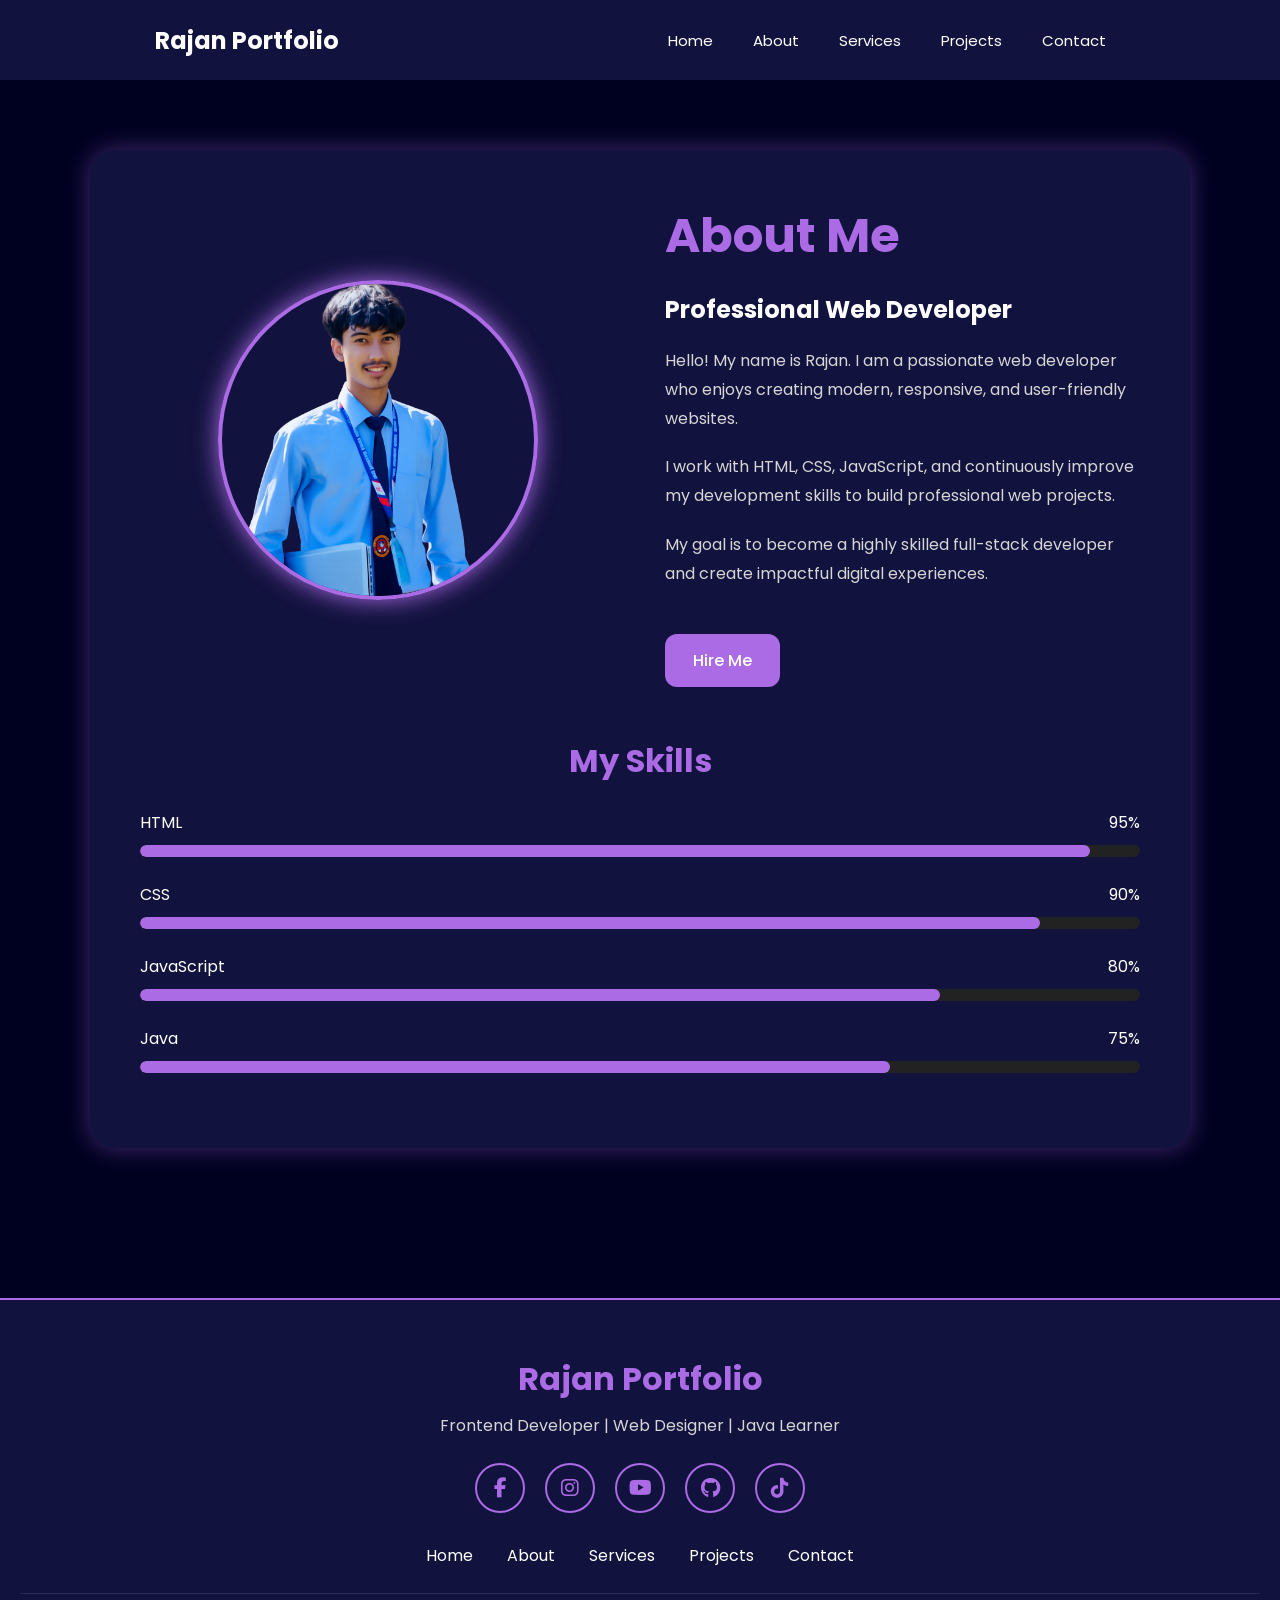
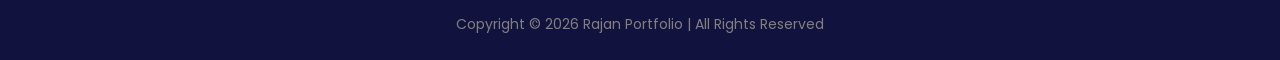
==== about.htm @ b1c50b46 "first commit" ====
<!DOCTYPE html>
<html lang="en">

<head>

    <meta charset="UTF-8">
    <meta name="viewport" content="width=device-width, initial-scale=1.0">

    <title>About Me - Rajan Portfolio</title>

    <!-- GOOGLE FONT -->

    <link href="https://fonts.googleapis.com/css2?family=Poppins:wght@200;300;400;500;600;700;800&display=swap"
        rel="stylesheet">

    <!-- FONT AWESOME -->

    <link rel="stylesheet"
        href="https://cdnjs.cloudflare.com/ajax/libs/font-awesome/6.5.1/css/all.min.css">

    <style>

        *{
            margin:0;
            padding:0;
            box-sizing:border-box;
            font-family:'Poppins',sans-serif;
        }

        html{
            scroll-behavior:smooth;
        }

        body{
            background:rgb(0,0,33);
            color:white;
            opacity:0;
            transition:1s;
        }

        /* NAVBAR */

        nav{
            display:flex;
            justify-content:space-around;
            align-items:center;
            height:80px;
            background-color:rgb(18,18,62);
            position:sticky;
            top:0;
            z-index:100;
        }

        nav .left{
            font-size:1.5rem;
            font-weight:bold;
        }

        nav ul{
            display:flex;
        }

        nav ul li{
            list-style:none;
            margin:0 20px;
        }

        nav ul li a{
            text-decoration:none;
            color:white;
            transition:0.3s;
            font-size:15px;
        }

        nav ul li a:hover{
            color:rgb(170,107,228);
            text-shadow:0 0 10px rgb(170,107,228);
        }

        /* ABOUT SECTION */

        .about-section{
            min-height:90vh;
            display:flex;
            justify-content:center;
            align-items:center;
            padding:70px 20px;
        }

        .about-container{
            width:100%;
            max-width:1100px;
            background:rgb(18,18,62);
            padding:50px;
            border-radius:25px;
            box-shadow:0 0 25px rgba(170,107,228,0.4);
        }

        .about-content{
            display:flex;
            align-items:center;
            justify-content:space-between;
            gap:50px;
            flex-wrap:wrap;
        }

        /* IMAGE */

        .about-image{
            flex:1;
            text-align:center;
        }

        .about-image img{
            width:320px;
            height:320px;
            object-fit:cover;
            border-radius:50%;
            border:4px solid rgb(170,107,228);
            box-shadow:0 0 25px rgb(170,107,228);
            transition:0.4s;
        }

        .about-image img:hover{
            transform:scale(1.05);
        }

        /* TEXT */

        .about-text{
            flex:1;
        }

        .about-text h1{
            font-size:3rem;
            margin-bottom:20px;
            color:rgb(170,107,228);
        }

        .about-text h3{
            font-size:1.5rem;
            margin-bottom:20px;
        }

        .about-text p{
            line-height:1.8;
            color:#d6d6d6;
            margin-bottom:20px;
        }

        /* BUTTON */

        .btn{
            display:inline-block;
            margin-top:25px;
            padding:14px 28px;
            background:rgb(170,107,228);
            color:white;
            text-decoration:none;
            border-radius:12px;
            transition:0.4s;
            font-weight:500;
        }

        .btn:hover{
            background:rgb(140,80,210);
            transform:translateY(-5px);
            box-shadow:0 0 20px rgb(170,107,228);
        }

        /* SKILLS */

        .skills{
            margin-top:50px;
        }

        .skills h2{
            margin-bottom:25px;
            color:rgb(170,107,228);
            text-align:center;
            font-size:2rem;
        }

        .skill{
            margin-bottom:25px;
        }

        .skill-name{
            display:flex;
            justify-content:space-between;
            margin-bottom:10px;
        }

        .skill-bar{
            width:100%;
            height:12px;
            background:#222;
            border-radius:20px;
            overflow:hidden;
        }

        .skill-fill{
            height:100%;
            width:0;
            background:rgb(170,107,228);
            border-radius:20px;
            transition:2s;
        }

        /* FOOTER */

        footer{
            background:rgb(18,18,62);
            margin-top:80px;
            padding:55px 20px 25px;
            text-align:center;
            border-top:2px solid rgb(170,107,228);
        }

        .footer-content h2{
            color:rgb(170,107,228);
            margin-bottom:10px;
            font-size:2rem;
        }

        .footer-content p{
            color:#d6d6d6;
            margin-bottom:25px;
        }

        /* SOCIAL ICONS */

        .footer-social{
            margin-bottom:30px;
        }

        .footer-social a{
            display:inline-flex;
            justify-content:center;
            align-items:center;
            width:50px;
            height:50px;
            border-radius:50%;
            border:2px solid rgb(170,107,228);
            color:rgb(170,107,228);
            text-decoration:none;
            margin:0 8px;
            font-size:20px;
            transition:0.4s;
        }

        .footer-social a:hover{
            background:rgb(170,107,228);
            color:white;
            transform:translateY(-8px) scale(1.1);
            box-shadow:0 0 25px rgb(170,107,228);
        }

        /* FOOTER LINKS */

        .footer-links{
            margin-bottom:25px;
        }

        .footer-links a{
            color:white;
            text-decoration:none;
            margin:0 15px;
            transition:0.3s;
        }

        .footer-links a:hover{
            color:rgb(170,107,228);
        }

        /* COPYRIGHT */

        .footer-bottom{
            color:gray;
            font-size:14px;
            border-top:1px solid rgba(255,255,255,0.1);
            padding-top:20px;
        }

        /* RESPONSIVE */

        @media(max-width:900px){

            .about-content{
                flex-direction:column;
                text-align:center;
            }

            .about-text h1{
                font-size:2.5rem;
            }

            .about-image img{
                width:250px;
                height:250px;
            }

            nav{
                flex-direction:column;
                height:auto;
                padding:20px;
            }

            nav ul{
                flex-wrap:wrap;
                justify-content:center;
                margin-top:10px;
            }

            .footer-links{
                display:flex;
                flex-direction:column;
                gap:15px;
            }

            .footer-social a{
                margin:8px;
            }
        }

    </style>

</head>

<body>

    <!-- NAVBAR -->

    <header>

        <nav>

            <div class="left">
                Rajan Portfolio
            </div>

            <ul>

                <li><a href="index.html">Home</a></li>

                <li><a href="about.htm" class="active-link">About</a></li>

                <li><a href="services.html">Services</a></li>

                <li><a href="projects.html">Projects</a></li>

                <li><a href="contact.html">Contact</a></li>

            </ul>

        </nav>

    </header>

    <!-- ABOUT SECTION -->

    <section class="about-section">

        <div class="about-container">

            <div class="about-content">

                <!-- IMAGE -->

                <div class="about-image">

                    <img src="bg.png" alt="Rajan Profile">

                </div>

                <!-- TEXT -->

                <div class="about-text">

                    <h1>About Me</h1>

                    <h3>Professional Web Developer</h3>

                    <p>
                        Hello! My name is Rajan. I am a passionate
                        web developer who enjoys creating modern,
                        responsive, and user-friendly websites.
                    </p>

                    <p>
                        I work with HTML, CSS, JavaScript,
                        and continuously improve my development
                        skills to build professional web projects.
                    </p>

                    <p>
                        My goal is to become a highly skilled
                        full-stack developer and create impactful
                        digital experiences.
                    </p>

                    <a href="contact.html" class="btn">
                        Hire Me
                    </a>

                </div>

            </div>

            <!-- SKILLS -->

            <div class="skills">

                <h2>My Skills</h2>

                <div class="skill">

                    <div class="skill-name">
                        <span>HTML</span>
                        <span>95%</span>
                    </div>

                    <div class="skill-bar">
                        <div class="skill-fill" data-width="95%"></div>
                    </div>

                </div>

                <div class="skill">

                    <div class="skill-name">
                        <span>CSS</span>
                        <span>90%</span>
                    </div>

                    <div class="skill-bar">
                        <div class="skill-fill" data-width="90%"></div>
                    </div>

                </div>

                <div class="skill">

                    <div class="skill-name">
                        <span>JavaScript</span>
                        <span>80%</span>
                    </div>

                    <div class="skill-bar">
                        <div class="skill-fill" data-width="80%"></div>
                    </div>

                </div>

                <div class="skill">

                    <div class="skill-name">
                        <span>Java</span>
                        <span>75%</span>
                    </div>

                    <div class="skill-bar">
                        <div class="skill-fill" data-width="75%"></div>
                    </div>

                </div>

            </div>

        </div>

    </section>

    <!-- FOOTER -->

    <footer>

        <div class="footer-content">

            <h2>Rajan Portfolio</h2>

            <p>
                Frontend Developer | Web Designer | Java Learner
            </p>

            <!-- SOCIAL -->

            <div class="footer-social">

                <a href="https://www.facebook.com/rajan.oli.75286" target="_blank">
                    <i class="fa-brands fa-facebook-f"></i>
                </a>

                <a href="https://www.instagram.com/rajan444706" target="_blank">
                    <i class="fa-brands fa-instagram"></i>
                </a>

                <a href="https://www.youtube.com/@rajanolwee" target="_blank">
                    <i class="fa-brands fa-youtube"></i>
                </a>

                <a href="https://github.com" target="_blank">
                    <i class="fa-brands fa-github"></i>
                </a>

                <a href="https://tiktok.com/@rajanoli.spark1" target="_blank">
                    <i class="fa-brands fa-tiktok"></i>
                </a>

            </div>

            <!-- LINKS -->

            <div class="footer-links">

                <a href="index.html">Home</a>

                <a href="about.htm">About</a>

                <a href="services.html">Services</a>

                <a href="projects.html">Projects</a>

                <a href="contact.html">Contact</a>

            </div>

            <!-- COPYRIGHT -->

            <div class="footer-bottom">

                Copyright © 2026 Rajan Portfolio |
                All Rights Reserved

            </div>

        </div>

    </footer>

    <!-- JAVASCRIPT -->

    <script>

        // PAGE LOAD

        window.addEventListener("load",()=>{

            document.body.style.opacity="1";

        });

        // SKILL BAR ANIMATION

        const skillFills =
            document.querySelectorAll(".skill-fill");

        window.addEventListener("load",()=>{

            skillFills.forEach(fill=>{

                fill.style.width =
                    fill.getAttribute("data-width");

            });

        });

        // NAVBAR SHADOW

        window.addEventListener("scroll",function(){

            const nav =
                document.querySelector("nav");

            nav.style.boxShadow =
                window.scrollY > 20
                ? "0 0 20px rgb(170,107,228)"
                : "none";

        });

    </script>

</body>

</html>
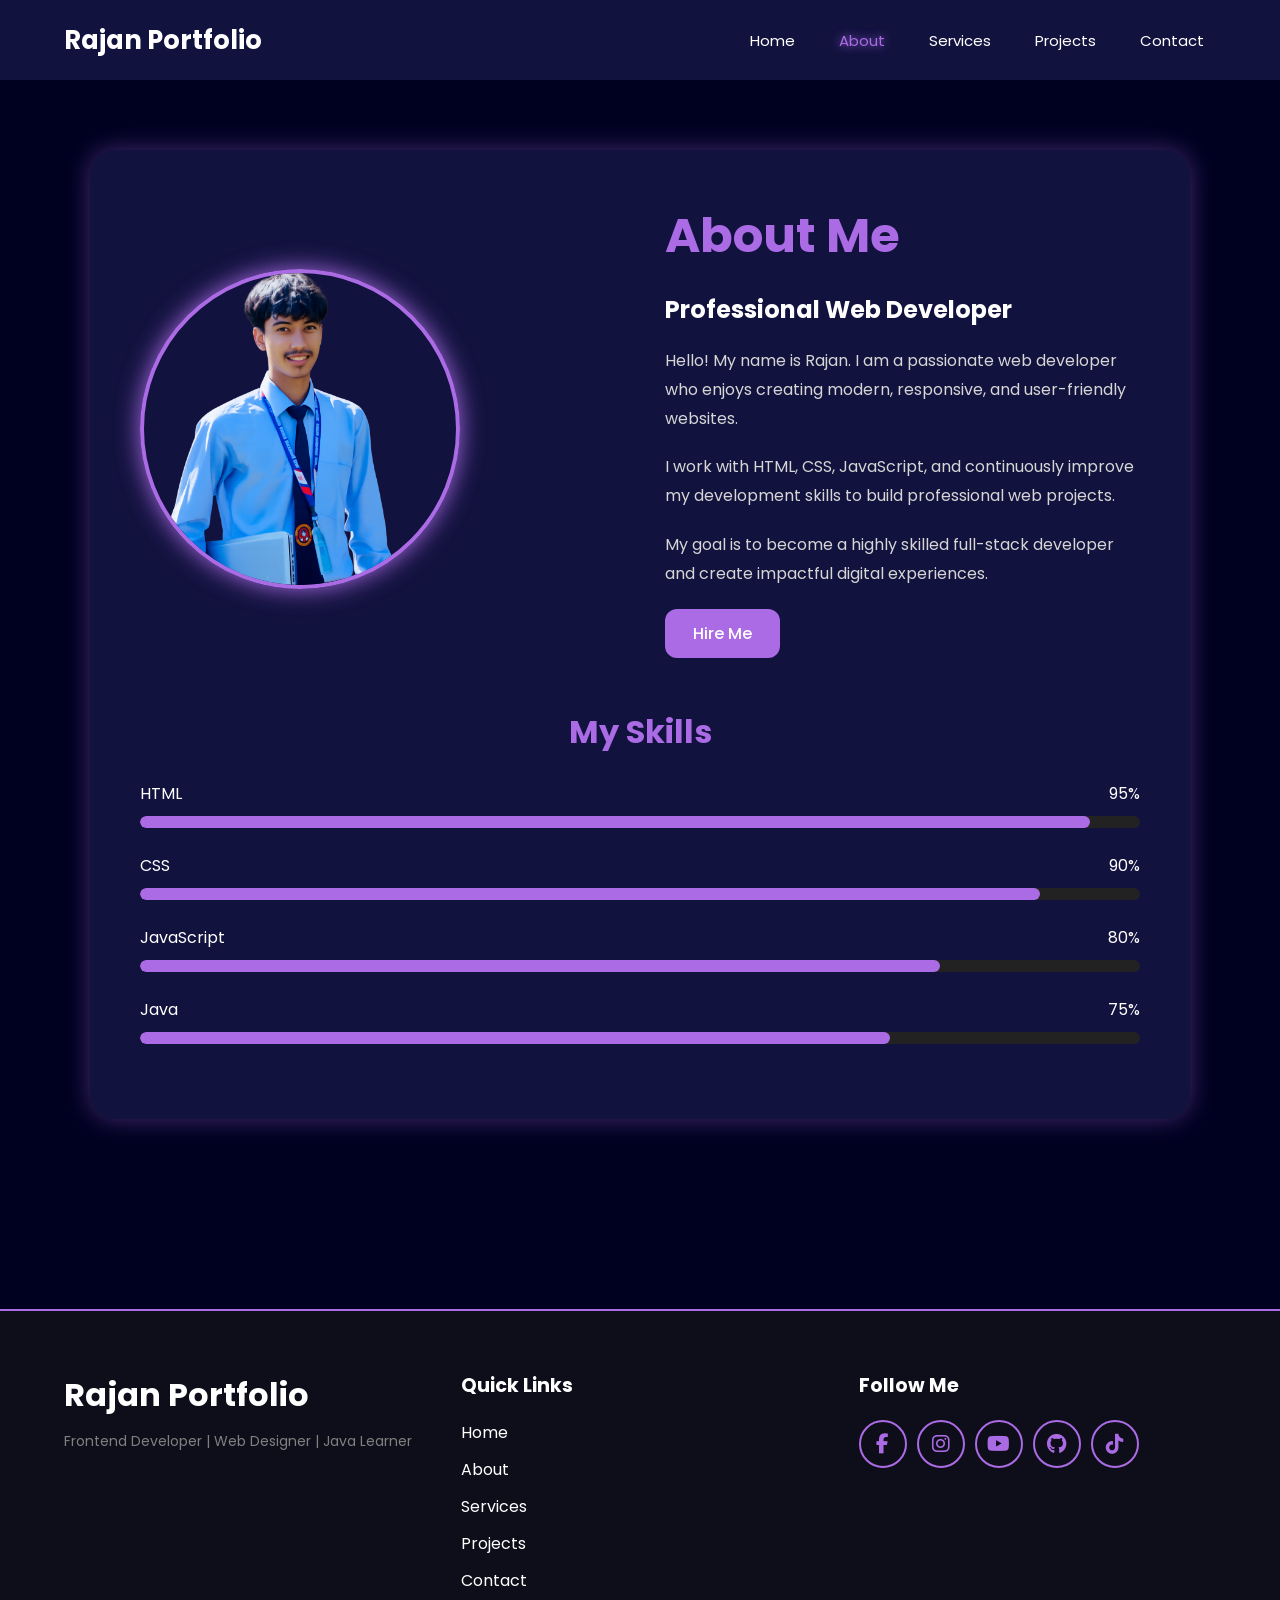
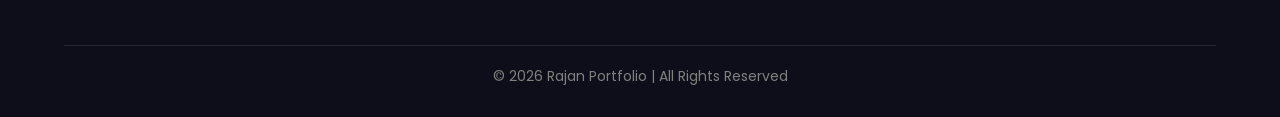
==== commit f5639d01: "adding responsiveness" ====
--- a/about.htm
+++ b/about.htm
@@ -8,357 +8,258 @@
 
     <title>About Me - Rajan Portfolio</title>
 
-    <!-- GOOGLE FONT -->
-
+    <!-- Google Font -->
     <link href="https://fonts.googleapis.com/css2?family=Poppins:wght@200;300;400;500;600;700;800&display=swap"
         rel="stylesheet">
 
-    <!-- FONT AWESOME -->
-
+    <!-- Font Awesome -->
     <link rel="stylesheet"
         href="https://cdnjs.cloudflare.com/ajax/libs/font-awesome/6.5.1/css/all.min.css">
 
+    <!-- Shared Styles -->
+    <link rel="stylesheet" href="styles.css">
+
+    <!-- Page-Specific Styles -->
     <style>
 
-        *{
-            margin:0;
-            padding:0;
-            box-sizing:border-box;
-            font-family:'Poppins',sans-serif;
-        }
-
-        html{
-            scroll-behavior:smooth;
-        }
-
-        body{
-            background:rgb(0,0,33);
-            color:white;
-            opacity:0;
-            transition:1s;
-        }
-
-        /* NAVBAR */
-
-        nav{
-            display:flex;
-            justify-content:space-around;
-            align-items:center;
-            height:80px;
-            background-color:rgb(18,18,62);
-            position:sticky;
-            top:0;
-            z-index:100;
-        }
-
-        nav .left{
-            font-size:1.5rem;
-            font-weight:bold;
-        }
-
-        nav ul{
-            display:flex;
-        }
-
-        nav ul li{
-            list-style:none;
-            margin:0 20px;
-        }
-
-        nav ul li a{
-            text-decoration:none;
-            color:white;
-            transition:0.3s;
-            font-size:15px;
-        }
-
-        nav ul li a:hover{
-            color:rgb(170,107,228);
-            text-shadow:0 0 10px rgb(170,107,228);
-        }
-
         /* ABOUT SECTION */
-
-        .about-section{
-            min-height:90vh;
-            display:flex;
-            justify-content:center;
-            align-items:center;
-            padding:70px 20px;
-        }
-
-        .about-container{
-            width:100%;
-            max-width:1100px;
-            background:rgb(18,18,62);
-            padding:50px;
-            border-radius:25px;
-            box-shadow:0 0 25px rgba(170,107,228,0.4);
-        }
-
-        .about-content{
-            display:flex;
-            align-items:center;
-            justify-content:space-between;
-            gap:50px;
-            flex-wrap:wrap;
+        .about-section {
+            min-height: 90vh;
+            display: flex;
+            justify-content: center;
+            align-items: center;
+            padding: 70px 5%;
+        }
+
+        .about-container {
+            width: 100%;
+            max-width: 1100px;
+            background: rgb(18, 18, 62);
+            padding: clamp(30px, 4vw, 50px);
+            border-radius: 25px;
+            box-shadow: 0 0 25px rgba(170, 107, 228, 0.4);
+        }
+
+        .about-content {
+            display: flex;
+            align-items: center;
+            justify-content: space-between;
+            gap: 50px;
+            flex-wrap: wrap;
         }
 
         /* IMAGE */
-
-        .about-image{
-            flex:1;
-            text-align:center;
-        }
-
-        .about-image img{
-            width:320px;
-            height:320px;
-            object-fit:cover;
-            border-radius:50%;
-            border:4px solid rgb(170,107,228);
-            box-shadow:0 0 25px rgb(170,107,228);
-            transition:0.4s;
-        }
-
-        .about-image img:hover{
-            transform:scale(1.05);
+        .about-image {
+            flex: 1;
+            text-align: center;
+            min-width: 280px;
+        }
+
+        .about-image img {
+            width: min(320px, 70vw);
+            height: min(320px, 70vw);
+            object-fit: cover;
+            border-radius: 50%;
+            border: 4px solid rgb(170, 107, 228);
+            box-shadow: 0 0 25px rgb(170, 107, 228);
+            transition: 0.4s;
+        }
+
+        .about-image img:hover {
+            transform: scale(1.05);
         }
 
         /* TEXT */
-
-        .about-text{
-            flex:1;
-        }
-
-        .about-text h1{
-            font-size:3rem;
-            margin-bottom:20px;
-            color:rgb(170,107,228);
-        }
-
-        .about-text h3{
-            font-size:1.5rem;
-            margin-bottom:20px;
-        }
-
-        .about-text p{
-            line-height:1.8;
-            color:#d6d6d6;
-            margin-bottom:20px;
-        }
-
-        /* BUTTON */
-
-        .btn{
-            display:inline-block;
-            margin-top:25px;
-            padding:14px 28px;
-            background:rgb(170,107,228);
-            color:white;
-            text-decoration:none;
-            border-radius:12px;
-            transition:0.4s;
-            font-weight:500;
-        }
-
-        .btn:hover{
-            background:rgb(140,80,210);
-            transform:translateY(-5px);
-            box-shadow:0 0 20px rgb(170,107,228);
+        .about-text {
+            flex: 1;
+            min-width: 280px;
+        }
+
+        .about-text h1 {
+            font-size: clamp(2rem, 4vw, 3rem);
+            margin-bottom: 20px;
+            color: rgb(170, 107, 228);
+        }
+
+        .about-text h3 {
+            font-size: clamp(1.1rem, 2vw, 1.5rem);
+            margin-bottom: 20px;
+        }
+
+        .about-text p {
+            line-height: 1.8;
+            color: #d6d6d6;
+            margin-bottom: 20px;
         }
 
         /* SKILLS */
-
-        .skills{
-            margin-top:50px;
-        }
-
-        .skills h2{
-            margin-bottom:25px;
-            color:rgb(170,107,228);
-            text-align:center;
-            font-size:2rem;
-        }
-
-        .skill{
-            margin-bottom:25px;
-        }
-
-        .skill-name{
-            display:flex;
-            justify-content:space-between;
-            margin-bottom:10px;
-        }
-
-        .skill-bar{
-            width:100%;
-            height:12px;
-            background:#222;
-            border-radius:20px;
-            overflow:hidden;
-        }
-
-        .skill-fill{
-            height:100%;
-            width:0;
-            background:rgb(170,107,228);
-            border-radius:20px;
-            transition:2s;
-        }
-
-        /* FOOTER */
-
-        footer{
-            background:rgb(18,18,62);
-            margin-top:80px;
-            padding:55px 20px 25px;
-            text-align:center;
-            border-top:2px solid rgb(170,107,228);
-        }
-
-        .footer-content h2{
-            color:rgb(170,107,228);
-            margin-bottom:10px;
-            font-size:2rem;
-        }
-
-        .footer-content p{
-            color:#d6d6d6;
-            margin-bottom:25px;
-        }
-
-        /* SOCIAL ICONS */
-
-        .footer-social{
-            margin-bottom:30px;
-        }
-
-        .footer-social a{
-            display:inline-flex;
-            justify-content:center;
-            align-items:center;
-            width:50px;
-            height:50px;
-            border-radius:50%;
-            border:2px solid rgb(170,107,228);
-            color:rgb(170,107,228);
-            text-decoration:none;
-            margin:0 8px;
-            font-size:20px;
-            transition:0.4s;
-        }
-
-        .footer-social a:hover{
-            background:rgb(170,107,228);
-            color:white;
-            transform:translateY(-8px) scale(1.1);
-            box-shadow:0 0 25px rgb(170,107,228);
-        }
-
-        /* FOOTER LINKS */
-
-        .footer-links{
-            margin-bottom:25px;
-        }
-
-        .footer-links a{
-            color:white;
-            text-decoration:none;
-            margin:0 15px;
-            transition:0.3s;
-        }
-
-        .footer-links a:hover{
-            color:rgb(170,107,228);
-        }
-
-        /* COPYRIGHT */
-
-        .footer-bottom{
-            color:gray;
-            font-size:14px;
-            border-top:1px solid rgba(255,255,255,0.1);
-            padding-top:20px;
-        }
-
-        /* RESPONSIVE */
-
-        @media(max-width:900px){
-
-            .about-content{
-                flex-direction:column;
-                text-align:center;
-            }
-
-            .about-text h1{
-                font-size:2.5rem;
-            }
-
-            .about-image img{
-                width:250px;
-                height:250px;
-            }
-
-            nav{
-                flex-direction:column;
-                height:auto;
-                padding:20px;
-            }
-
-            nav ul{
-                flex-wrap:wrap;
-                justify-content:center;
-                margin-top:10px;
-            }
-
-            .footer-links{
-                display:flex;
-                flex-direction:column;
-                gap:15px;
-            }
-
-            .footer-social a{
-                margin:8px;
-            }
-        }
-
+        .skills {
+            margin-top: 50px;
+        }
+
+        .skills h2 {
+            margin-bottom: 25px;
+            color: rgb(170, 107, 228);
+            text-align: center;
+            font-size: clamp(1.5rem, 3vw, 2rem);
+        }
+
+        .skill {
+            margin-bottom: 25px;
+        }
+
+        .skill-name {
+            display: flex;
+            justify-content: space-between;
+            margin-bottom: 10px;
+        }
+
+        .skill-bar {
+            width: 100%;
+            height: 12px;
+            background: #222;
+            border-radius: 20px;
+            overflow: hidden;
+        }
+
+        .skill-fill {
+            height: 100%;
+            width: 0;
+            background: rgb(170, 107, 228);
+            border-radius: 20px;
+            transition: width 2s ease;
+        }
+
+        /* 768px - 991px */
+        @media (max-width: 991px) {
+            .about-content {
+                flex-direction: column;
+                text-align: center;
+            }
+
+            .about-text h1 {
+                font-size: 2.5rem;
+            }
+
+            .about-image img {
+                width: min(250px, 60vw);
+                height: min(250px, 60vw);
+            }
+        }
+
+        /* 576px - 767px */
+        @media (max-width: 767px) {
+            .about-section {
+                padding: 50px 4%;
+            }
+        }
+
+        /* 400px - 575px */
+        @media (max-width: 575px) {
+            .about-section {
+                padding: 40px 4%;
+            }
+
+            .about-container {
+                padding: 25px;
+            }
+
+            .about-text h1 {
+                font-size: 2rem;
+            }
+
+            .about-text h3 {
+                font-size: 1.1rem;
+            }
+        }
+
+        /* 320px - 399px */
+        @media (max-width: 399px) {
+            .about-section {
+                padding: 30px 3%;
+            }
+
+            .about-container {
+                padding: 20px;
+            }
+
+            .about-image {
+                min-width: unset;
+            }
+
+            .about-image img {
+                width: min(200px, 55vw);
+                height: min(200px, 55vw);
+            }
+
+            .about-text {
+                min-width: unset;
+            }
+
+            .about-text h1 {
+                font-size: 1.6rem;
+            }
+
+            .about-text h3 {
+                font-size: 1rem;
+            }
+
+            .about-text p {
+                font-size: 14px;
+            }
+
+            .skills h2 {
+                font-size: 1.3rem;
+            }
+        }
+
+        /* 1400px+ */
+        @media (min-width: 1400px) {
+            .about-section {
+                padding: 70px 6%;
+            }
+        }
+
+        @media (min-width: 1920px) {
+            .about-section {
+                padding: 70px 8%;
+            }
+        }
     </style>
 
 </head>
 
 <body>
 
+    <!-- Nav Overlay (mobile) -->
+    <div class="nav-overlay" id="navOverlay"></div>
+
     <!-- NAVBAR -->
-
     <header>
-
         <nav>
 
             <div class="left">
                 Rajan Portfolio
             </div>
 
-            <ul>
-
+            <button class="hamburger" id="hamburger" aria-label="Toggle navigation menu">
+                <span></span>
+                <span></span>
+                <span></span>
+            </button>
+
+            <ul id="navMenu">
                 <li><a href="index.html">Home</a></li>
-
                 <li><a href="about.htm" class="active-link">About</a></li>
-
                 <li><a href="services.html">Services</a></li>
-
                 <li><a href="projects.html">Projects</a></li>
-
                 <li><a href="contact.html">Contact</a></li>
-
             </ul>
 
         </nav>
-
     </header>
 
     <!-- ABOUT SECTION -->
-
     <section class="about-section">
 
         <div class="about-container">
@@ -366,15 +267,11 @@
             <div class="about-content">
 
                 <!-- IMAGE -->
-
                 <div class="about-image">
-
                     <img src="bg.png" alt="Rajan Profile">
-
                 </div>
 
                 <!-- TEXT -->
-
                 <div class="about-text">
 
                     <h1>About Me</h1>
@@ -408,61 +305,48 @@
             </div>
 
             <!-- SKILLS -->
-
             <div class="skills">
 
                 <h2>My Skills</h2>
 
                 <div class="skill">
-
                     <div class="skill-name">
                         <span>HTML</span>
                         <span>95%</span>
                     </div>
-
                     <div class="skill-bar">
                         <div class="skill-fill" data-width="95%"></div>
                     </div>
-
                 </div>
 
                 <div class="skill">
-
                     <div class="skill-name">
                         <span>CSS</span>
                         <span>90%</span>
                     </div>
-
                     <div class="skill-bar">
                         <div class="skill-fill" data-width="90%"></div>
                     </div>
-
                 </div>
 
                 <div class="skill">
-
                     <div class="skill-name">
                         <span>JavaScript</span>
                         <span>80%</span>
                     </div>
-
                     <div class="skill-bar">
                         <div class="skill-fill" data-width="80%"></div>
                     </div>
-
                 </div>
 
                 <div class="skill">
-
                     <div class="skill-name">
                         <span>Java</span>
                         <span>75%</span>
                     </div>
-
                     <div class="skill-bar">
                         <div class="skill-fill" data-width="75%"></div>
                     </div>
-
                 </div>
 
             </div>
@@ -472,114 +356,123 @@
     </section>
 
     <!-- FOOTER -->
-
     <footer>
 
-        <div class="footer-content">
-
-            <h2>Rajan Portfolio</h2>
-
-            <p>
-                Frontend Developer | Web Designer | Java Learner
-            </p>
-
-            <!-- SOCIAL -->
-
-            <div class="footer-social">
-
-                <a href="https://www.facebook.com/rajan.oli.75286" target="_blank">
-                    <i class="fa-brands fa-facebook-f"></i>
-                </a>
-
-                <a href="https://www.instagram.com/rajan444706" target="_blank">
-                    <i class="fa-brands fa-instagram"></i>
-                </a>
-
-                <a href="https://www.youtube.com/@rajanolwee" target="_blank">
-                    <i class="fa-brands fa-youtube"></i>
-                </a>
-
-                <a href="https://github.com" target="_blank">
-                    <i class="fa-brands fa-github"></i>
-                </a>
-
-                <a href="https://tiktok.com/@rajanoli.spark1" target="_blank">
-                    <i class="fa-brands fa-tiktok"></i>
-                </a>
-
-            </div>
-
-            <!-- LINKS -->
-
-            <div class="footer-links">
-
-                <a href="index.html">Home</a>
-
-                <a href="about.htm">About</a>
-
-                <a href="services.html">Services</a>
-
-                <a href="projects.html">Projects</a>
-
-                <a href="contact.html">Contact</a>
-
-            </div>
-
-            <!-- COPYRIGHT -->
-
-            <div class="footer-bottom">
-
-                Copyright © 2026 Rajan Portfolio |
-                All Rights Reserved
+        <div class="footer-container">
+
+            <div class="footer-box">
+
+                <h1 class="footer-logo">
+                    Rajan Portfolio
+                </h1>
+
+                <p class="footer-text">
+                    Frontend Developer | Web Designer | Java Learner
+                </p>
+
+            </div>
+
+            <div class="footer-box footer-links">
+
+                <h3>Quick Links</h3>
+
+                <ul>
+                    <li><a href="index.html">Home</a></li>
+                    <li><a href="about.htm">About</a></li>
+                    <li><a href="services.html">Services</a></li>
+                    <li><a href="projects.html">Projects</a></li>
+                    <li><a href="contact.html">Contact</a></li>
+                </ul>
+
+            </div>
+
+            <div class="footer-box footer-social">
+
+                <h3>Follow Me</h3>
+
+                <div class="social-icons">
+
+                    <a href="https://www.facebook.com/rajan.oli.75286" target="_blank" aria-label="Facebook">
+                        <i class="fa-brands fa-facebook-f"></i>
+                    </a>
+
+                    <a href="https://www.instagram.com/rajan444706" target="_blank" aria-label="Instagram">
+                        <i class="fa-brands fa-instagram"></i>
+                    </a>
+
+                    <a href="https://www.youtube.com/@rajanolwee" target="_blank" aria-label="YouTube">
+                        <i class="fa-brands fa-youtube"></i>
+                    </a>
+
+                    <a href="https://github.com" target="_blank" aria-label="GitHub">
+                        <i class="fa-brands fa-github"></i>
+                    </a>
+
+                    <a href="https://tiktok.com/@rajanoli.spark1" target="_blank" aria-label="TikTok">
+                        <i class="fa-brands fa-tiktok"></i>
+                    </a>
+
+                </div>
 
             </div>
 
         </div>
 
+        <div class="footer-bottom">
+            &copy; 2026 Rajan Portfolio | All Rights Reserved
+        </div>
+
     </footer>
 
     <!-- JAVASCRIPT -->
-
     <script>
 
         // PAGE LOAD
-
-        window.addEventListener("load",()=>{
-
-            document.body.style.opacity="1";
-
+        window.addEventListener("load", () => {
+            document.body.classList.add("loaded");
         });
 
         // SKILL BAR ANIMATION
-
-        const skillFills =
-            document.querySelectorAll(".skill-fill");
-
-        window.addEventListener("load",()=>{
-
-            skillFills.forEach(fill=>{
-
-                fill.style.width =
-                    fill.getAttribute("data-width");
-
+        const skillFills = document.querySelectorAll(".skill-fill");
+
+        window.addEventListener("load", () => {
+            skillFills.forEach(fill => {
+                fill.style.width = fill.getAttribute("data-width");
             });
-
         });
 
         // NAVBAR SHADOW
-
-        window.addEventListener("scroll",function(){
-
-            const nav =
-                document.querySelector("nav");
-
+        window.addEventListener("scroll", function () {
+            const nav = document.querySelector("nav");
             nav.style.boxShadow =
                 window.scrollY > 20
-                ? "0 0 20px rgb(170,107,228)"
-                : "none";
-
+                    ? "0 0 20px rgb(170,107,228)"
+                    : "none";
         });
 
+        // HAMBURGER MENU
+        const hamburger = document.getElementById("hamburger");
+        const navMenu = document.getElementById("navMenu");
+        const navOverlay = document.getElementById("navOverlay");
+
+        function toggleMenu() {
+            hamburger.classList.toggle("active");
+            navMenu.classList.toggle("open");
+            navOverlay.classList.toggle("active");
+            document.body.style.overflow = navMenu.classList.contains("open") ? "hidden" : "";
+        }
+
+        hamburger.addEventListener("click", toggleMenu);
+        navOverlay.addEventListener("click", toggleMenu);
+
+        document.querySelectorAll("#navMenu a").forEach(link => {
+            link.addEventListener("click", () => {
+                if (navMenu.classList.contains("open")) {
+                    toggleMenu();
+                }
+            });
+        });
+
     </script>
 
 </body>
--- a/styles.css
+++ b/styles.css
@@ -0,0 +1,654 @@
+/* ============================================
+   SHARED STYLES - Rajan Portfolio
+   All common styles across all pages
+   ============================================ */
+
+/* ---------- RESET & BASE ---------- */
+* {
+    margin: 0;
+    padding: 0;
+    box-sizing: border-box;
+    font-family: 'Poppins', sans-serif;
+}
+
+html {
+    scroll-behavior: smooth;
+    width: 100%;
+    overflow-x: hidden;
+}
+
+body {
+    background: rgb(0, 0, 33);
+    color: white;
+    opacity: 0;
+    transition: opacity 1s ease;
+    width: 100%;
+    min-height: 100vh;
+    display: flex;
+    flex-direction: column;
+    padding-top: 80px;
+    overflow-x: hidden;
+}
+
+body.loaded {
+    opacity: 1;
+}
+
+img {
+    max-width: 100%;
+    height: auto;
+    display: block;
+}
+
+a {
+    text-decoration: none;
+    color: inherit;
+}
+
+/* ---------- NAVBAR (FIXED POSITION) ---------- */
+nav {
+    display: flex;
+    justify-content: space-between;
+    align-items: center;
+    height: 80px;
+    padding: 0 5%;
+    background: rgb(18, 18, 62);
+    position: fixed;
+    top: 0;
+    left: 0;
+    right: 0;
+    z-index: 9999;
+    transition: box-shadow 0.3s ease;
+}
+
+nav .left {
+    font-size: clamp(1.2rem, 3vw, 1.6rem);
+    font-weight: bold;
+    white-space: nowrap;
+}
+
+nav ul {
+    display: flex;
+    list-style: none;
+    gap: clamp(8px, 2vw, 20px);
+}
+
+nav ul li a {
+    text-decoration: none;
+    color: white;
+    transition: 0.3s;
+    font-size: clamp(13px, 1.2vw, 15px);
+    padding: 8px 12px;
+    border-radius: 8px;
+    white-space: nowrap;
+}
+
+nav ul li a:hover {
+    color: rgb(170, 107, 228);
+    text-shadow: 0 0 10px rgb(170, 107, 228);
+}
+
+nav ul li a.active-link {
+    color: rgb(170, 107, 228);
+    text-shadow: 0 0 10px rgb(170, 107, 228);
+}
+
+/* Hamburger Menu */
+.hamburger {
+    display: none;
+    flex-direction: column;
+    cursor: pointer;
+    gap: 5px;
+    padding: 5px;
+    z-index: 1001;
+    background: none;
+    border: none;
+}
+
+.hamburger span {
+    display: block;
+    width: 28px;
+    height: 3px;
+    background: white;
+    border-radius: 3px;
+    transition: 0.3s ease;
+    transform-origin: center;
+}
+
+.hamburger.active span:nth-child(1) {
+    transform: rotate(45deg) translate(6px, 6px);
+}
+
+.hamburger.active span:nth-child(2) {
+    opacity: 0;
+}
+
+.hamburger.active span:nth-child(3) {
+    transform: rotate(-45deg) translate(6px, -6px);
+}
+
+/* ---------- MAIN LAYOUT ---------- */
+main {
+    flex: 1;
+    width: 100%;
+    max-width: 100%;
+}
+
+/* ---------- FOOTER ---------- */
+footer {
+    background: #0e0e1a;
+    margin-top: 120px;
+    padding: 60px 5% 30px;
+    border-top: 2px solid rgb(170, 107, 228);
+    width: 100%;
+}
+
+.footer-container {
+    max-width: 1200px;
+    margin: auto;
+    display: flex;
+    justify-content: space-between;
+    flex-wrap: wrap;
+    gap: 40px;
+}
+
+.footer-box {
+    flex: 1;
+    min-width: 200px;
+}
+
+.footer-logo {
+    font-size: clamp(1.5rem, 3vw, 2rem);
+    margin-bottom: 10px;
+}
+
+.footer-text {
+    color: gray;
+    line-height: 1.8;
+    font-size: 14px;
+}
+
+.footer-links h3,
+.footer-social h3 {
+    margin-bottom: 20px;
+    font-size: clamp(1rem, 2vw, 1.2rem);
+}
+
+.footer-links ul {
+    list-style: none;
+}
+
+.footer-links ul li {
+    margin-bottom: 12px;
+}
+
+.footer-links ul li a {
+    color: white;
+    text-decoration: none;
+    transition: 0.3s;
+}
+
+.footer-links ul li a:hover {
+    color: rgb(170, 107, 228);
+    padding-left: 5px;
+}
+
+/* Social Icons (Footer) */
+.social-icons {
+    margin-top: 10px;
+    display: flex;
+    flex-wrap: wrap;
+    gap: 10px;
+}
+
+.social-icons a {
+    display: inline-flex;
+    justify-content: center;
+    align-items: center;
+    width: 48px;
+    height: 48px;
+    border-radius: 50%;
+    border: 2px solid rgb(170, 107, 228);
+    color: rgb(170, 107, 228);
+    text-decoration: none;
+    font-size: 20px;
+    transition: 0.4s;
+}
+
+.social-icons a:hover {
+    background: rgb(170, 107, 228);
+    color: white;
+    transform: translateY(-8px) scale(1.1);
+    box-shadow: 0 0 25px rgb(170, 107, 228);
+}
+
+.footer-bottom {
+    text-align: center;
+    color: gray;
+    margin-top: 40px;
+    border-top: 1px solid rgba(255, 255, 255, 0.1);
+    padding-top: 20px;
+    font-size: 14px;
+}
+
+/* ---------- UTILITY ---------- */
+.purple {
+    color: rgb(170, 107, 228);
+}
+
+.text-gray {
+    color: gray;
+}
+
+.btn {
+    display: inline-block;
+    padding: 12px 28px;
+    background: rgb(170, 107, 228);
+    color: white;
+    text-decoration: none;
+    border-radius: 12px;
+    transition: 0.4s;
+    font-weight: 500;
+    border: none;
+    cursor: pointer;
+    font-size: 1rem;
+}
+
+.btn:hover {
+    background: rgb(140, 80, 210);
+    transform: translateY(-5px);
+    box-shadow: 0 0 20px rgb(170, 107, 228);
+}
+
+.btn-outline {
+    background: transparent;
+    border: 2px solid rgb(170, 107, 228);
+}
+
+.btn-outline:hover {
+    background: rgb(170, 107, 228);
+}
+
+/* ============================================
+   RESPONSIVE BREAKPOINTS (Shared)
+   320px, 400px, 576px, 768px, 992px, 1200px, 1400px, 1920px
+   ============================================ */
+
+/* 320px - 399px (Very small phones) */
+@media (max-width: 399px) {
+    body {
+        padding-top: 60px;
+    }
+
+    nav {
+        padding: 0 4%;
+        height: 60px;
+    }
+
+    nav .left {
+        font-size: 1rem;
+    }
+
+    .hamburger {
+        display: flex;
+    }
+
+    nav ul {
+        position: fixed;
+        top: 0;
+        right: -100%;
+        width: 80%;
+        max-width: 280px;
+        height: 100vh;
+        background: rgb(18, 18, 62);
+        flex-direction: column;
+        justify-content: center;
+        align-items: center;
+        gap: 20px;
+        transition: right 0.4s ease;
+        z-index: 1000;
+        box-shadow: -5px 0 30px rgba(0, 0, 0, 0.5);
+    }
+
+    nav ul.open {
+        right: 0;
+    }
+
+    nav ul li a {
+        font-size: 15px;
+        padding: 8px 18px;
+    }
+
+    .nav-overlay {
+        display: none;
+        position: fixed;
+        top: 0;
+        left: 0;
+        width: 100%;
+        height: 100%;
+        background: rgba(0, 0, 0, 0.5);
+        z-index: 999;
+    }
+
+    .nav-overlay.active {
+        display: block;
+    }
+
+    footer {
+        margin-top: 50px;
+        padding: 35px 4% 18px;
+    }
+
+    .footer-container {
+        flex-direction: column;
+        text-align: center;
+        gap: 25px;
+    }
+
+    .social-icons {
+        justify-content: center;
+    }
+
+    .footer-links ul li a:hover {
+        padding-left: 0;
+    }
+
+    .footer-logo {
+        font-size: 1.4rem;
+    }
+
+    .social-icons a {
+        width: 40px;
+        height: 40px;
+        font-size: 16px;
+    }
+}
+
+/* 400px - 575px (Small phones) */
+@media (min-width: 400px) and (max-width: 575px) {
+    body {
+        padding-top: 65px;
+    }
+
+    nav {
+        padding: 0 4%;
+        height: 65px;
+    }
+
+    nav .left {
+        font-size: 1.1rem;
+    }
+
+    .hamburger {
+        display: flex;
+    }
+
+    nav ul {
+        position: fixed;
+        top: 0;
+        right: -100%;
+        width: 75%;
+        max-width: 300px;
+        height: 100vh;
+        background: rgb(18, 18, 62);
+        flex-direction: column;
+        justify-content: center;
+        align-items: center;
+        gap: 25px;
+        transition: right 0.4s ease;
+        z-index: 1000;
+        box-shadow: -5px 0 30px rgba(0, 0, 0, 0.5);
+    }
+
+    nav ul.open {
+        right: 0;
+    }
+
+    nav ul li a {
+        font-size: 16px;
+        padding: 10px 20px;
+    }
+
+    .nav-overlay {
+        display: none;
+        position: fixed;
+        top: 0;
+        left: 0;
+        width: 100%;
+        height: 100%;
+        background: rgba(0, 0, 0, 0.5);
+        z-index: 999;
+    }
+
+    .nav-overlay.active {
+        display: block;
+    }
+
+    footer {
+        margin-top: 60px;
+        padding: 40px 4% 20px;
+    }
+
+    .footer-container {
+        flex-direction: column;
+        text-align: center;
+        gap: 30px;
+    }
+
+    .social-icons {
+        justify-content: center;
+    }
+
+    .footer-links ul li a:hover {
+        padding-left: 0;
+    }
+}
+
+/* 576px - 767px (Large phones / small tablets) */
+@media (min-width: 576px) and (max-width: 767px) {
+    body {
+        padding-top: 70px;
+    }
+
+    nav {
+        padding: 0 4%;
+        height: 70px;
+    }
+
+    .hamburger {
+        display: flex;
+    }
+
+    nav ul {
+        position: fixed;
+        top: 0;
+        right: -100%;
+        width: 60%;
+        max-width: 320px;
+        height: 100vh;
+        background: rgb(18, 18, 62);
+        flex-direction: column;
+        justify-content: center;
+        align-items: center;
+        gap: 30px;
+        transition: right 0.4s ease;
+        z-index: 1000;
+        box-shadow: -5px 0 30px rgba(0, 0, 0, 0.5);
+    }
+
+    nav ul.open {
+        right: 0;
+    }
+
+    nav ul li a {
+        font-size: 17px;
+        padding: 10px 25px;
+    }
+
+    .nav-overlay {
+        display: none;
+        position: fixed;
+        top: 0;
+        left: 0;
+        width: 100%;
+        height: 100%;
+        background: rgba(0, 0, 0, 0.5);
+        z-index: 999;
+    }
+
+    .nav-overlay.active {
+        display: block;
+    }
+
+    footer {
+        margin-top: 80px;
+        padding: 50px 4% 25px;
+    }
+
+    .footer-container {
+        flex-direction: column;
+        text-align: center;
+        gap: 35px;
+    }
+
+    .social-icons {
+        justify-content: center;
+    }
+}
+
+/* 768px - 991px (Tablets) */
+@media (min-width: 768px) and (max-width: 991px) {
+    body {
+        padding-top: 75px;
+    }
+
+    nav {
+        padding: 0 4%;
+        height: 75px;
+    }
+
+    .hamburger {
+        display: flex;
+    }
+
+    nav ul {
+        position: fixed;
+        top: 0;
+        right: -100%;
+        width: 50%;
+        max-width: 300px;
+        height: 100vh;
+        background: rgb(18, 18, 62);
+        flex-direction: column;
+        justify-content: center;
+        align-items: center;
+        gap: 25px;
+        transition: right 0.4s ease;
+        z-index: 1000;
+        box-shadow: -5px 0 30px rgba(0, 0, 0, 0.5);
+    }
+
+    nav ul.open {
+        right: 0;
+    }
+
+    nav ul li a {
+        font-size: 16px;
+        padding: 10px 22px;
+    }
+
+    .nav-overlay {
+        display: none;
+        position: fixed;
+        top: 0;
+        left: 0;
+        width: 100%;
+        height: 100%;
+        background: rgba(0, 0, 0, 0.5);
+        z-index: 999;
+    }
+
+    .nav-overlay.active {
+        display: block;
+    }
+
+    footer {
+        margin-top: 90px;
+        padding: 55px 4% 25px;
+    }
+
+    .footer-container {
+        gap: 30px;
+    }
+}
+
+/* 992px - 1199px (Small laptops) */
+@media (min-width: 992px) and (max-width: 1199px) {
+    nav {
+        padding: 0 4%;
+    }
+
+    nav ul {
+        gap: 12px;
+    }
+
+    nav ul li a {
+        font-size: 14px;
+        padding: 6px 10px;
+    }
+
+    footer {
+        padding: 55px 4% 25px;
+    }
+}
+
+/* 1200px - 1399px (Standard desktops) */
+@media (min-width: 1200px) and (max-width: 1399px) {
+    nav {
+        padding: 0 5%;
+    }
+
+    footer {
+        padding: 60px 5% 30px;
+    }
+}
+
+/* 1400px - 1919px (Large desktops) */
+@media (min-width: 1400px) and (max-width: 1919px) {
+    nav {
+        padding: 0 6%;
+    }
+
+    footer {
+        padding: 60px 6% 30px;
+    }
+}
+
+/* 1920px+ (Extra large screens) */
+@media (min-width: 1920px) {
+    body {
+        padding-top: 90px;
+    }
+
+    nav {
+        padding: 0 8%;
+        height: 90px;
+    }
+
+    nav .left {
+        font-size: 2rem;
+    }
+
+    nav ul li a {
+        font-size: 17px;
+        padding: 10px 16px;
+    }
+
+    footer {
+        padding: 70px 8% 35px;
+    }
+
+    .footer-container {
+        max-width: 1400px;
+    }
+}
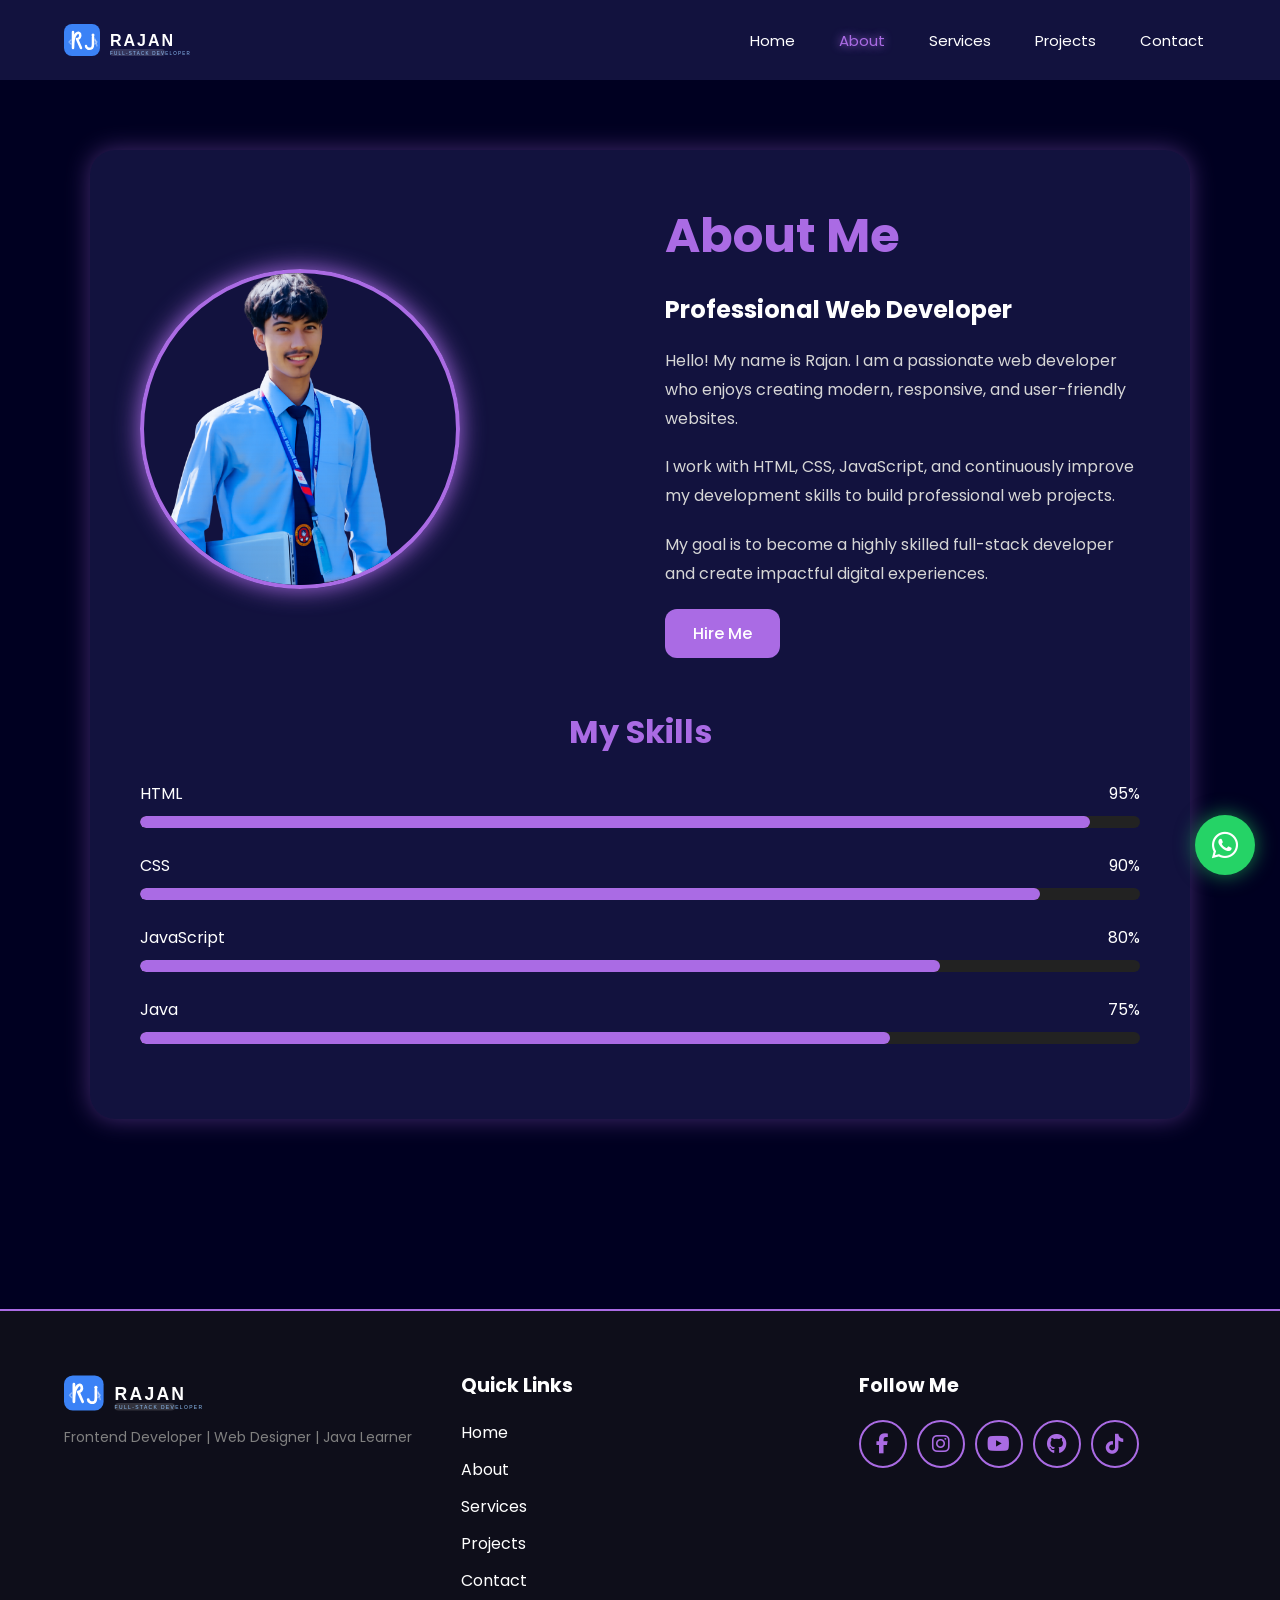
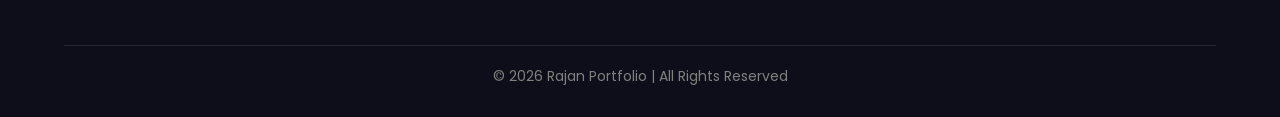
==== commit e099321f: "adding new logo" ====
--- a/about.htm
+++ b/about.htm
@@ -238,9 +238,9 @@
     <header>
         <nav>
 
-            <div class="left">
-                Rajan Portfolio
-            </div>
+            <a href="index.html" class="logo">
+                <img src="logo-light.svg" alt="Rajan Logo">
+            </a>
 
             <button class="hamburger" id="hamburger" aria-label="Toggle navigation menu">
                 <span></span>
@@ -362,9 +362,9 @@
 
             <div class="footer-box">
 
-                <h1 class="footer-logo">
-                    Rajan Portfolio
-                </h1>
+                <a href="index.html" class="logo" style="margin-bottom: 10px; display: inline-flex;">
+                    <img src="logo-light.svg" alt="Rajan Logo" style="height: 44px;">
+                </a>
 
                 <p class="footer-text">
                     Frontend Developer | Web Designer | Java Learner
@@ -475,6 +475,11 @@
 
     </script>
 
+    <!-- WhatsApp Floating Button -->
+    <a href="https://wa.me/9767617148" target="_blank" class="whatsapp-float" aria-label="Chat on WhatsApp">
+        <i class="fa-brands fa-whatsapp"></i>
+    </a>
+
 </body>
 
 </html>
--- a/styles.css
+++ b/styles.css
@@ -651,4 +651,77 @@
     .footer-container {
         max-width: 1400px;
     }
+}
+
+/* ---------- LOGO ---------- */
+.logo {
+    display: flex;
+    align-items: center;
+    gap: 10px;
+    text-decoration: none;
+}
+
+.logo img {
+    height: 40px;
+    width: auto;
+    display: block;
+}
+
+.logo-icon {
+    height: 36px;
+    width: auto;
+    display: block;
+}
+
+/* ---------- WHATSAPP FLOATING BUTTON ---------- */
+.whatsapp-float {
+    position: fixed;
+    bottom: 25px;
+    right: 25px;
+    width: 60px;
+    height: 60px;
+    background: #25D366;
+    border-radius: 50%;
+    display: flex;
+    justify-content: center;
+    align-items: center;
+    color: white;
+    font-size: 30px;
+    text-decoration: none;
+    z-index: 99999;
+    box-shadow: 0 0 20px rgba(37, 211, 102, 0.6);
+    animation: whatsappPulse 2s infinite ease-in-out;
+    transition: 0.3s ease;
+}
+
+.whatsapp-float:hover {
+    transform: scale(1.1);
+    box-shadow: 0 0 30px rgba(37, 211, 102, 0.9);
+    color: white;
+}
+
+@keyframes whatsappPulse {
+    0% { transform: scale(1); box-shadow: 0 0 15px rgba(37, 211, 102, 0.4); }
+    50% { transform: scale(1.08); box-shadow: 0 0 25px rgba(37, 211, 102, 0.8); }
+    100% { transform: scale(1); box-shadow: 0 0 15px rgba(37, 211, 102, 0.4); }
+}
+
+@media (max-width: 575px) {
+    .whatsapp-float {
+        width: 50px;
+        height: 50px;
+        font-size: 25px;
+        bottom: 18px;
+        right: 18px;
+    }
+}
+
+@media (max-width: 399px) {
+    .whatsapp-float {
+        width: 45px;
+        height: 45px;
+        font-size: 22px;
+        bottom: 14px;
+        right: 14px;
+    }
 }
